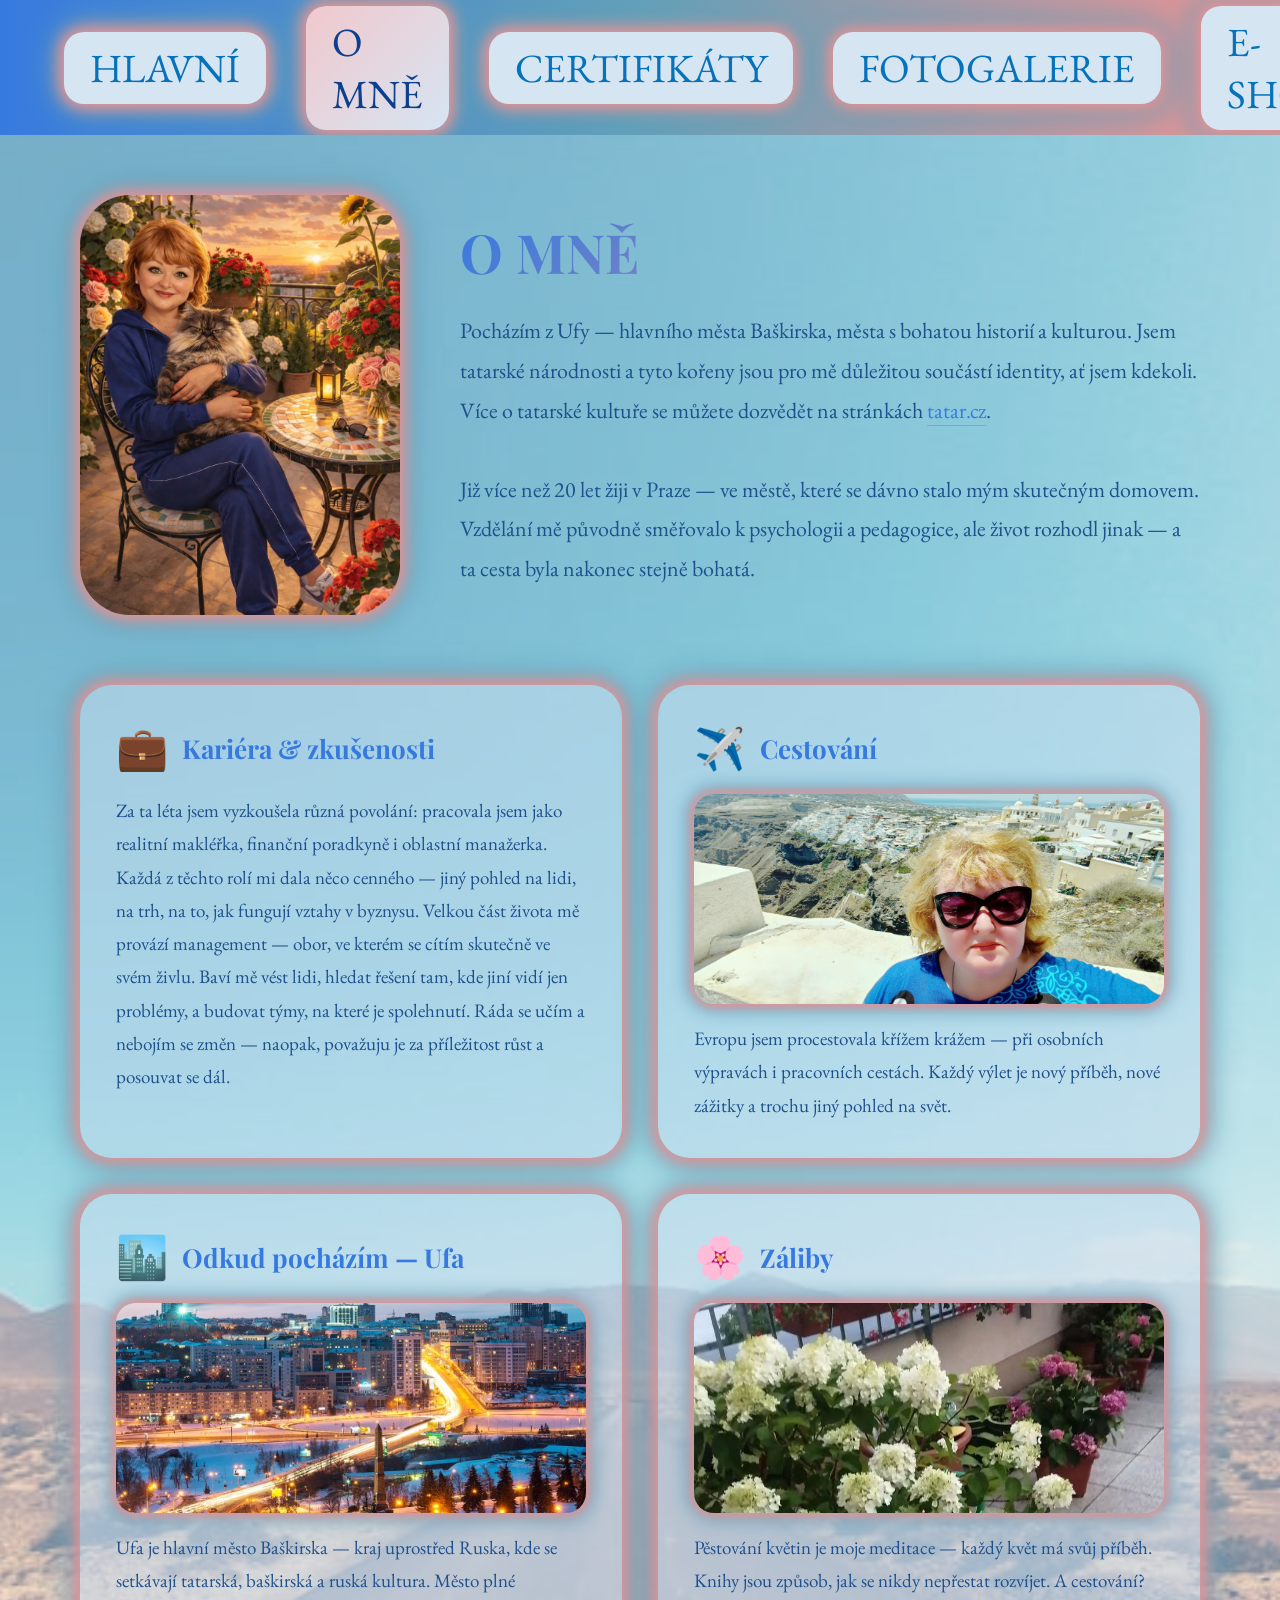
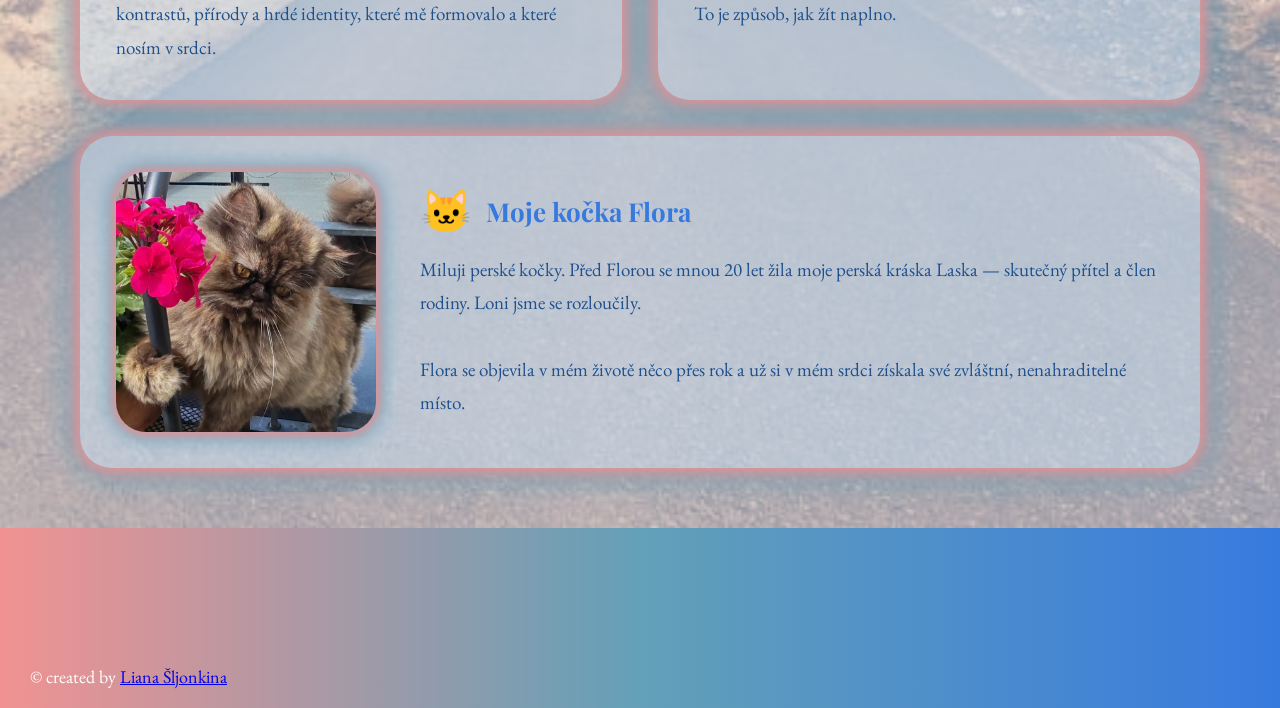
==== index1.html @ 6ebc60ea "update" ====
<!DOCTYPE html>
<html lang="cs">
<head>
    <meta charset="UTF-8">
    <meta name="viewport" content="width=device-width, initial-scale=1.0">
    <title>Liana Šljonkina — O mně</title>
    <link rel="stylesheet" href="style1.css">
    <link rel="preconnect" href="https://fonts.googleapis.com">
    <link rel="preconnect" href="https://fonts.gstatic.com" crossorigin>
    <link href="https://fonts.googleapis.com/css2?family=EB+Garamond:ital,wght@0,400..800;1,400..800&family=Playfair+Display:ital,wght@0,400..900;1,400..900&display=swap" rel="stylesheet">
</head>
<body>
    <header class="header">
        <nav class="nav">
        <ul>
            <li><a href="index.html">HLAVNÍ</a></li>
            <li><a href="index1.html" class="active">O MNĚ</a></li>
            <li><a href="index2.html">CERTIFIKÁTY</a></li>
            <li><a href="index3.html">FOTOGALERIE</a></li>
            <li><a href="#">E-SHOP</a></li>
            <li><a href="index5.html">KONTAKT</a></li>
        </ul>
        </nav>
    </header>

    <aside class="aside about-aside">
        <div class="about-wrapper">
            <div class="about-hero">
                <div class="foto-block">
                    <img src="asets/fotoj1.jpg" alt="Liana Šljonkina">
                </div>
                <div class="text-block">
                    <h1>O MNĚ</h1>
                    <p>
                        Pocházím z Ufy — hlavního města Baškirska, města s bohatou historií a kulturou.
                        Jsem tatarské národnosti a tyto kořeny jsou pro mě důležitou součástí identity,
                        ať jsem kdekoli. Více o tatarské kultuře se můžete dozvědět na stránkách
                        <a href="http://tatar.cz/" class="tatar-link" target="_blank">tatar.cz</a>.
                        <br><br>
                        Již více než 20 let žiji v Praze — ve městě, které se dávno stalo mým skutečným domovem.
                        Vzdělání mě původně směřovalo k psychologii a pedagogice, ale život rozhodl jinak
                        — a ta cesta byla nakonec stejně bohatá.
                    </p>
                </div>
            </div>

            <div class="about-sections">
                <div class="card">
                    <div class="card-header">
                        <span class="card-icon">💼</span>
                        <h2>Kariéra & zkušenosti</h2>
                    </div>
                    <p>Za ta léta jsem vyzkoušela různá povolání: pracovala jsem jako realitní makléřka,
                        finanční poradkyně i oblastní manažerka. Každá z těchto rolí mi dala něco cenného
                        — jiný pohled na lidi, na trh, na to, jak fungují vztahy v byznysu. Velkou část života
                        mě provází management — obor, ve kterém se cítím skutečně ve svém živlu. Baví mě vést lidi,
                        hledat řešení tam, kde jiní vidí jen problémy, a budovat týmy, na které je spolehnutí.
                        Ráda se učím a nebojím se změn — naopak, považuju je za příležitost růst a posouvat se dál.
                    </p>
                </div>

                <div class="card">
                    <div class="card-header">
                        <span class="card-icon">✈️</span>
                        <h2>Cestování</h2>
                    </div>
                    <img src="asets/fotoj3.jpg" alt="Cestování po Evropě">
                    <p>Evropu jsem procestovala křížem krážem — při osobních výpravách i pracovních cestách.
                        Každý výlet je nový příběh, nové zážitky a trochu jiný pohled na svět.</p>
                </div>

                <div class="card">
                    <div class="card-header">
                        <span class="card-icon">🏙️</span>
                        <h2>Odkud pocházím — Ufa</h2>
                    </div>
                    <img src="asets/fon2.3.jpg" alt="Ufa — hlavní město Baškirska">
                    <p>Ufa je hlavní město Baškirska — kraj uprostřed Ruska, kde se setkávají
                        tatarská, baškirská a ruská kultura. Město plné kontrastů, přírody a hrdé identity,
                        které mě formovalo a které nosím v srdci.</p>
                </div>

                <div class="card">
                    <div class="card-header">
                        <span class="card-icon">🌸</span>
                        <h2>Záliby</h2>
                    </div>
                    <img src="asets/kytky.jpg" alt="Moje květiny">
                    <p>Pěstování květin je moje meditace — každý květ má svůj příběh.
                        Knihy jsou způsob, jak se nikdy nepřestat rozvíjet. A cestování?
                        To je způsob, jak žít naplno.</p>
                </div>

                <div class="card wide">
                    <img src="asets/flora1.jpg" alt="Kočka Flora">
                    <div class="card-body">
                        <div class="card-header">
                            <span class="card-icon">🐱</span>
                            <h2>Moje kočka Flora</h2>
                        </div>
                        <p>Miluji perské kočky. Před Florou se mnou 20 let žila moje perská kráska Laska
                            — skutečný přítel a člen rodiny. Loni jsme se rozloučily.
                            <br><br>
                            Flora se objevila v mém životě něco přes rok a už si v mém srdci
                            získala své zvláštní, nenahraditelné místo.</p>
                    </div>
                </div>
            </div>
        </div>
    </aside>

    <footer class="footer">
     <div>© created by <a href="mailto:sljonkina@gmail.com">Liana Šljonkina</a></div>
    </footer>
</body>
</html>
---- style1.css ----
* {
    margin: 0;
    padding: 0;
    box-sizing: border-box;
}

body {
    min-height: 100vh;
    display: flex;
    flex-direction: column;
}

.header {
    width: 100%;
    height: 15vh;
    padding: 20px 40px;
    display: flex;
    align-items: center;
    background-image: linear-gradient(
        to right,
        rgb(55, 122, 223),
        rgb(99, 160, 184),
        rgb(241, 146, 146)
    );
}

.nav { width: 100%; }

.nav ul {
    list-style: none;
    display: flex;
    justify-content: space-evenly;
    align-items: center;
    gap: 40px;
    width: 100%;
    padding: 16px 24px;
    margin: 0;
}

.nav ul li { cursor: pointer; }

/* === КНОПКИ МЕНЮ (свечение как у фото) === */
.nav ul li a {
    display: inline-block;
    padding: 10px 26px;
    font-family: 'EB Garamond', serif;
    font-size: 40px;
    text-decoration: none;
    color: rgb(5, 114, 187);
    background: rgb(214, 229, 242);
    border: none;
    border-radius: 20px;
    box-shadow:
        0 0 15px 5px rgb(241, 146, 146),
        0 0 30px 10px rgb(99, 160, 184);
    transition: transform 0.3s ease;
}

.nav ul li a:hover {
    transform: scale(1.05);
}

/* текущая страница */
.nav ul li a.active {
    background: linear-gradient(135deg, rgb(241, 200, 205), rgb(214, 229, 242));
    color: rgb(13, 63, 143);
}

.footer {
    height: 20vh;
    display: flex;
    align-items: flex-end;
    justify-content: flex-start;
    padding: 20px 30px;
    font-size: 18px;
    color: white;
    font-family: "EB Garamond", serif;
    background-image: linear-gradient(
        to left,
        rgb(55, 122, 223),
        rgb(99, 160, 184),
        rgb(241, 146, 146)
    );
}

@media (max-width: 768px) {
    .header { height: auto; padding: 16px 20px; }
    .nav ul { flex-wrap: wrap; justify-content: center; gap: 20px; padding: 10px 16px; }
    .nav ul li a { font-size: 22px; padding: 8px 16px; }
}

/* ===== O MNĚ PAGE ===== */

.about-aside {
    display: block !important;
    align-items: unset !important;
    flex: 1;
    background-color: rgba(198, 220, 238, 0.7);
    background-image: url(asets/put5.jpeg);
    background-size: cover;
    background-position: center;
    background-repeat: no-repeat;
    background-blend-mode: overlay;
}

.about-wrapper {
    max-width: 1200px;
    margin: 0 auto;
    padding: 60px 40px;
    font-family: "EB Garamond", serif;
}

.about-hero {
    display: flex;
    align-items: center;
    gap: 60px;
    margin-bottom: 70px;
    animation: fadeUp 0.8s ease both;
}

.about-hero .foto-block img {
    width: 320px;
    height: 420px;
    border-radius: 50px;
    object-fit: cover;
    display: block;
    box-shadow:
        0 0 15px 5px rgb(241, 146, 146),
        0 0 30px 10px rgb(99, 160, 184);
    transition: transform 0.35s ease;
}

.about-hero .foto-block img:hover { transform: scale(1.03); }

.about-hero h1 {
    font-family: 'Playfair Display', serif;
    font-size: 54px;
    font-weight: 700;
    line-height: 1.15;
    margin-bottom: 28px;
    background: linear-gradient(135deg, rgb(55, 122, 223), rgb(241, 146, 146));
    -webkit-background-clip: text;
    -webkit-text-fill-color: transparent;
    background-clip: text;
}

.about-hero p {
    font-size: 22px;
    line-height: 1.8;
    color: rgb(30, 80, 140);
}

.about-sections {
    display: grid;
    grid-template-columns: 1fr 1fr;
    gap: 36px;
}

.card {
    background: rgba(198, 220, 238, 0.55);
    border-radius: 32px;
    padding: 36px;
    display: flex;
    flex-direction: column;
    gap: 18px;
    box-shadow:
        0 0 15px 5px rgb(241, 146, 146),
        0 0 30px 10px rgb(99, 160, 184);
    transition: transform 0.28s ease, box-shadow 0.28s ease;
    animation: fadeUp 0.8s ease both;
}

.card:hover {
    transform: translateY(-5px);
    box-shadow:
        0 0 20px 8px rgb(241, 146, 146),
        0 0 40px 15px rgb(99, 160, 184);
}

.card:nth-child(1) { animation-delay: 0.1s; }
.card:nth-child(2) { animation-delay: 0.2s; }
.card:nth-child(3) { animation-delay: 0.3s; }
.card:nth-child(4) { animation-delay: 0.4s; }
.card:nth-child(5) { animation-delay: 0.5s; }

.card-header { display: flex; align-items: center; gap: 14px; }
.card-icon { font-size: 42px; }

.card h2 {
    font-family: 'Playfair Display', serif;
    font-size: 26px;
    color: rgb(55, 122, 223);
}

.card p {
    font-size: 19px;
    line-height: 1.75;
    color: rgb(30, 80, 140);
}

.card img {
    width: 100%;
    height: 210px;
    object-fit: cover;
    border-radius: 20px;
    box-shadow:
        0 0 10px 3px rgb(241, 146, 146),
        0 0 20px 6px rgb(99, 160, 184);
}

.card.wide {
    grid-column: 1 / -1;
    flex-direction: row;
    align-items: center;
    gap: 44px;
}

.card.wide img { width: 260px; height: 260px; flex-shrink: 0; border-radius: 30px; }

.card.wide .card-body {
    flex: 1;
    display: flex;
    flex-direction: column;
    gap: 14px;
}

a.tatar-link {
    color: rgb(55, 122, 223);
    text-decoration: none;
    border-bottom: 1px solid rgba(55, 122, 223, 0.35);
    transition: color 0.2s, border-color 0.2s;
}
a.tatar-link:hover { color: rgb(200, 80, 120); border-color: rgb(200, 80, 120); }

@keyframes fadeUp {
    from { opacity: 0; transform: translateY(28px); }
    to   { opacity: 1; transform: translateY(0); }
}

@media (max-width: 768px) {
    .about-wrapper { padding: 30px 20px; }
    .about-hero { flex-direction: column; text-align: center; }
    .about-hero .foto-block img { width: 240px; height: 300px; }
    .about-hero h1 { font-size: 34px; }
    .about-hero p { font-size: 18px; }
    .about-sections { grid-template-columns: 1fr; }
    .card.wide { flex-direction: column; }
    .card.wide img { width: 100%; height: 220px; }
}
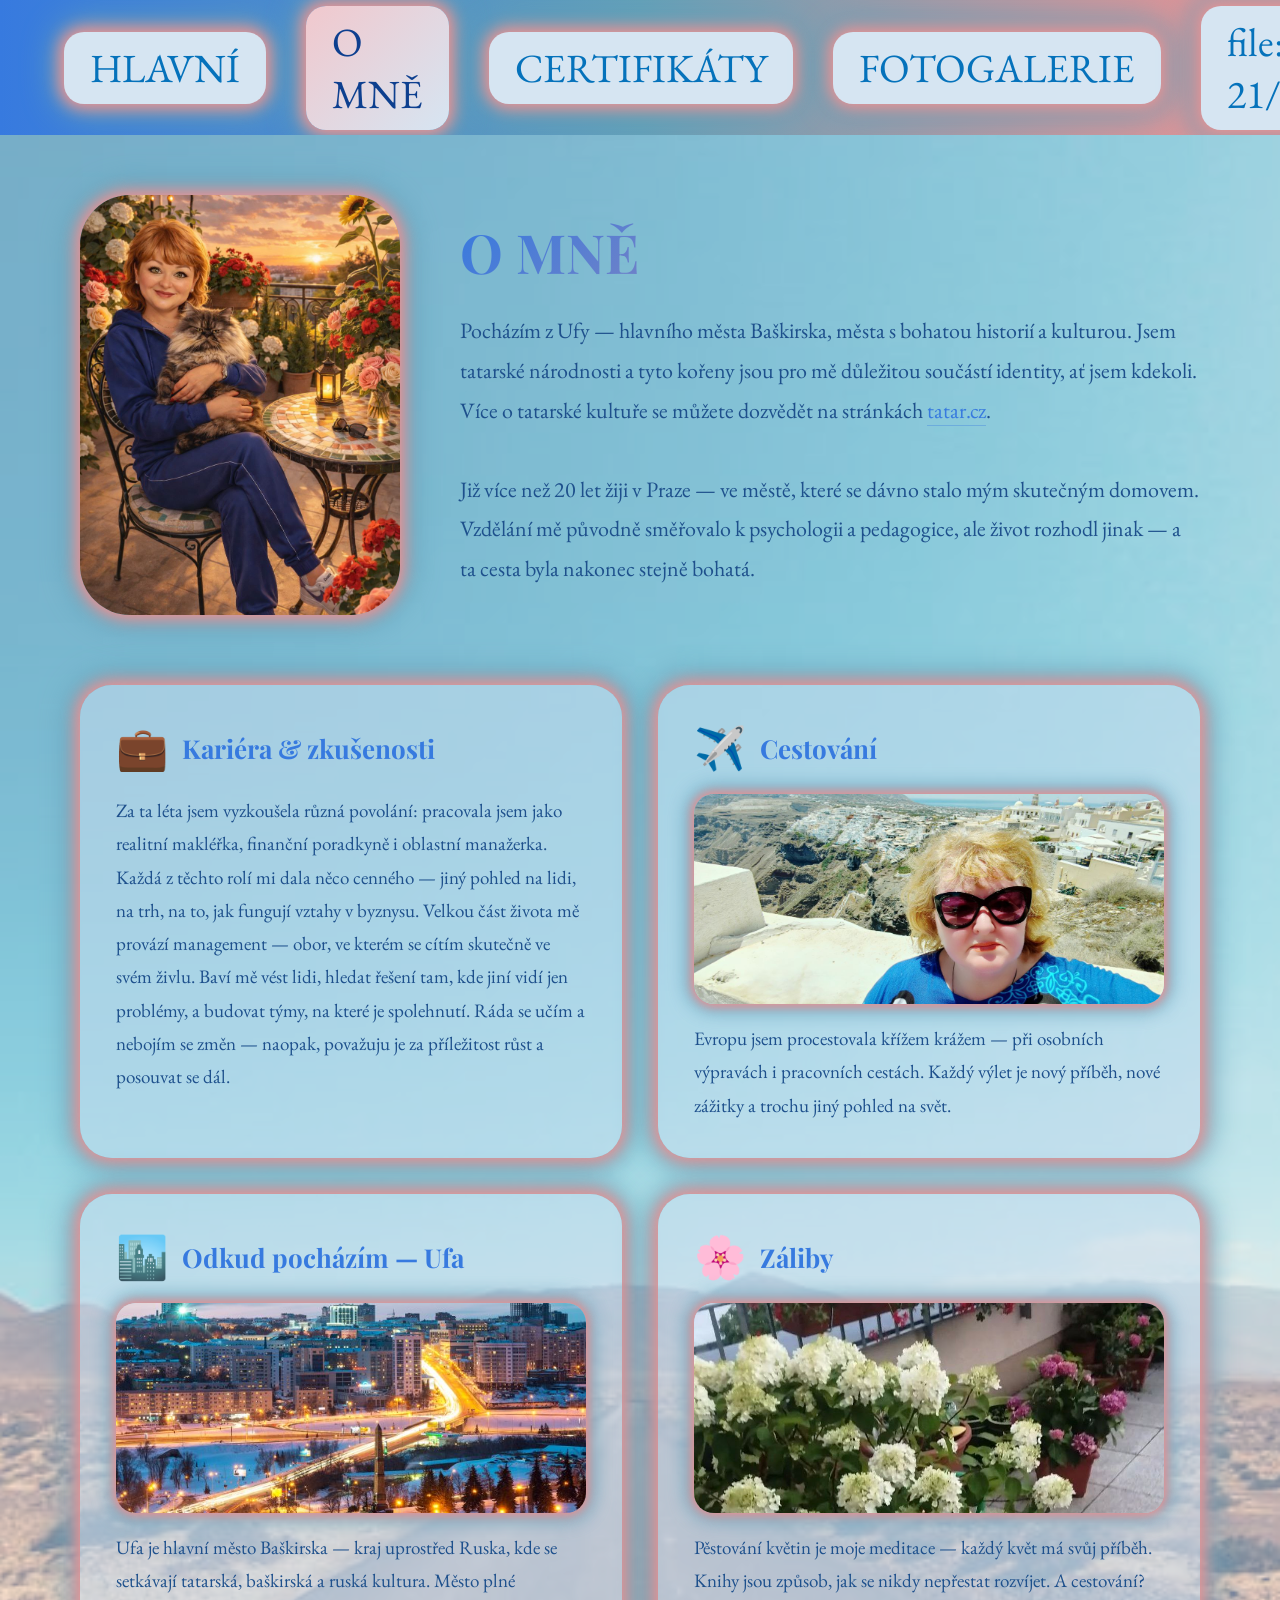
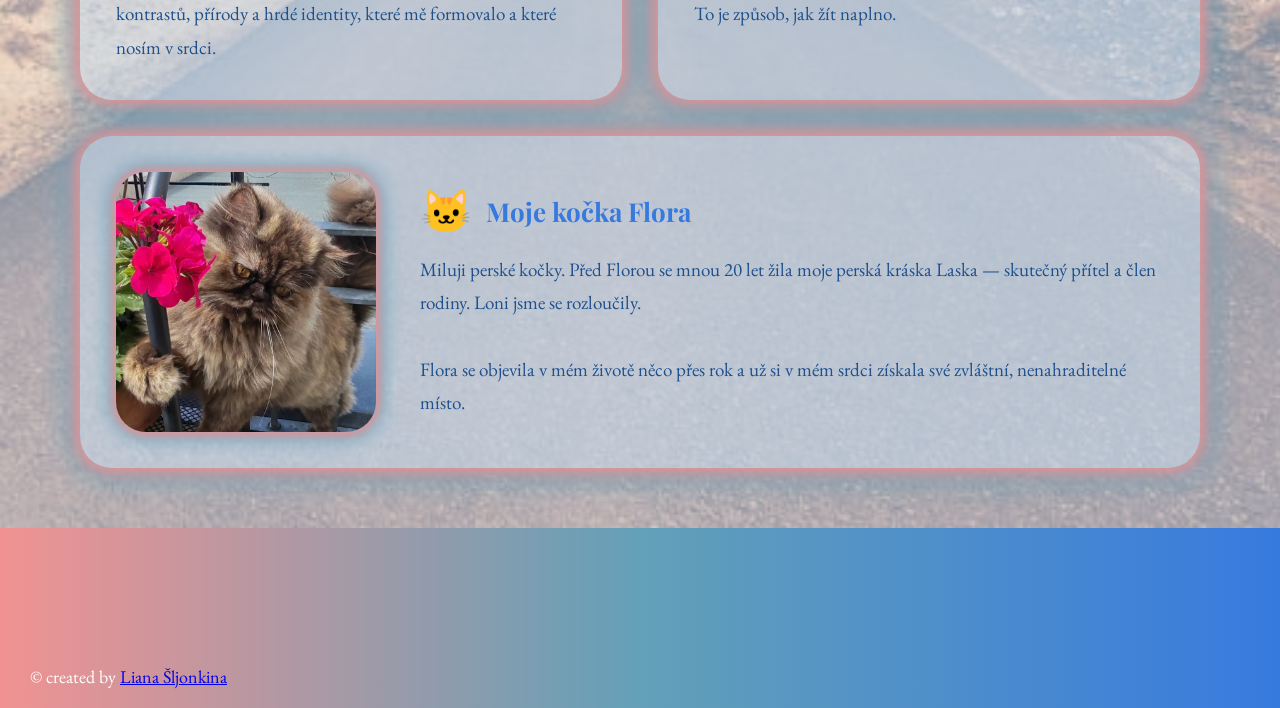
==== commit 48a929bb: "update" ====
--- a/index1.html
+++ b/index1.html
@@ -17,7 +17,8 @@
             <li><a href="index1.html" class="active">O MNĚ</a></li>
             <li><a href="index2.html">CERTIFIKÁTY</a></li>
             <li><a href="index3.html">FOTOGALERIE</a></li>
-            <li><a href="#">E-SHOP</a></li>
+            <li><a href="">file:///C:/Users/sljon/OneDrive/Plocha/RPO-21/ZaverProjekt/HTML_ZP/index4.html</a></li>
+            <li><a href="">E-SHOP</a></li>
             <li><a href="index5.html">KONTAKT</a></li>
         </ul>
         </nav>
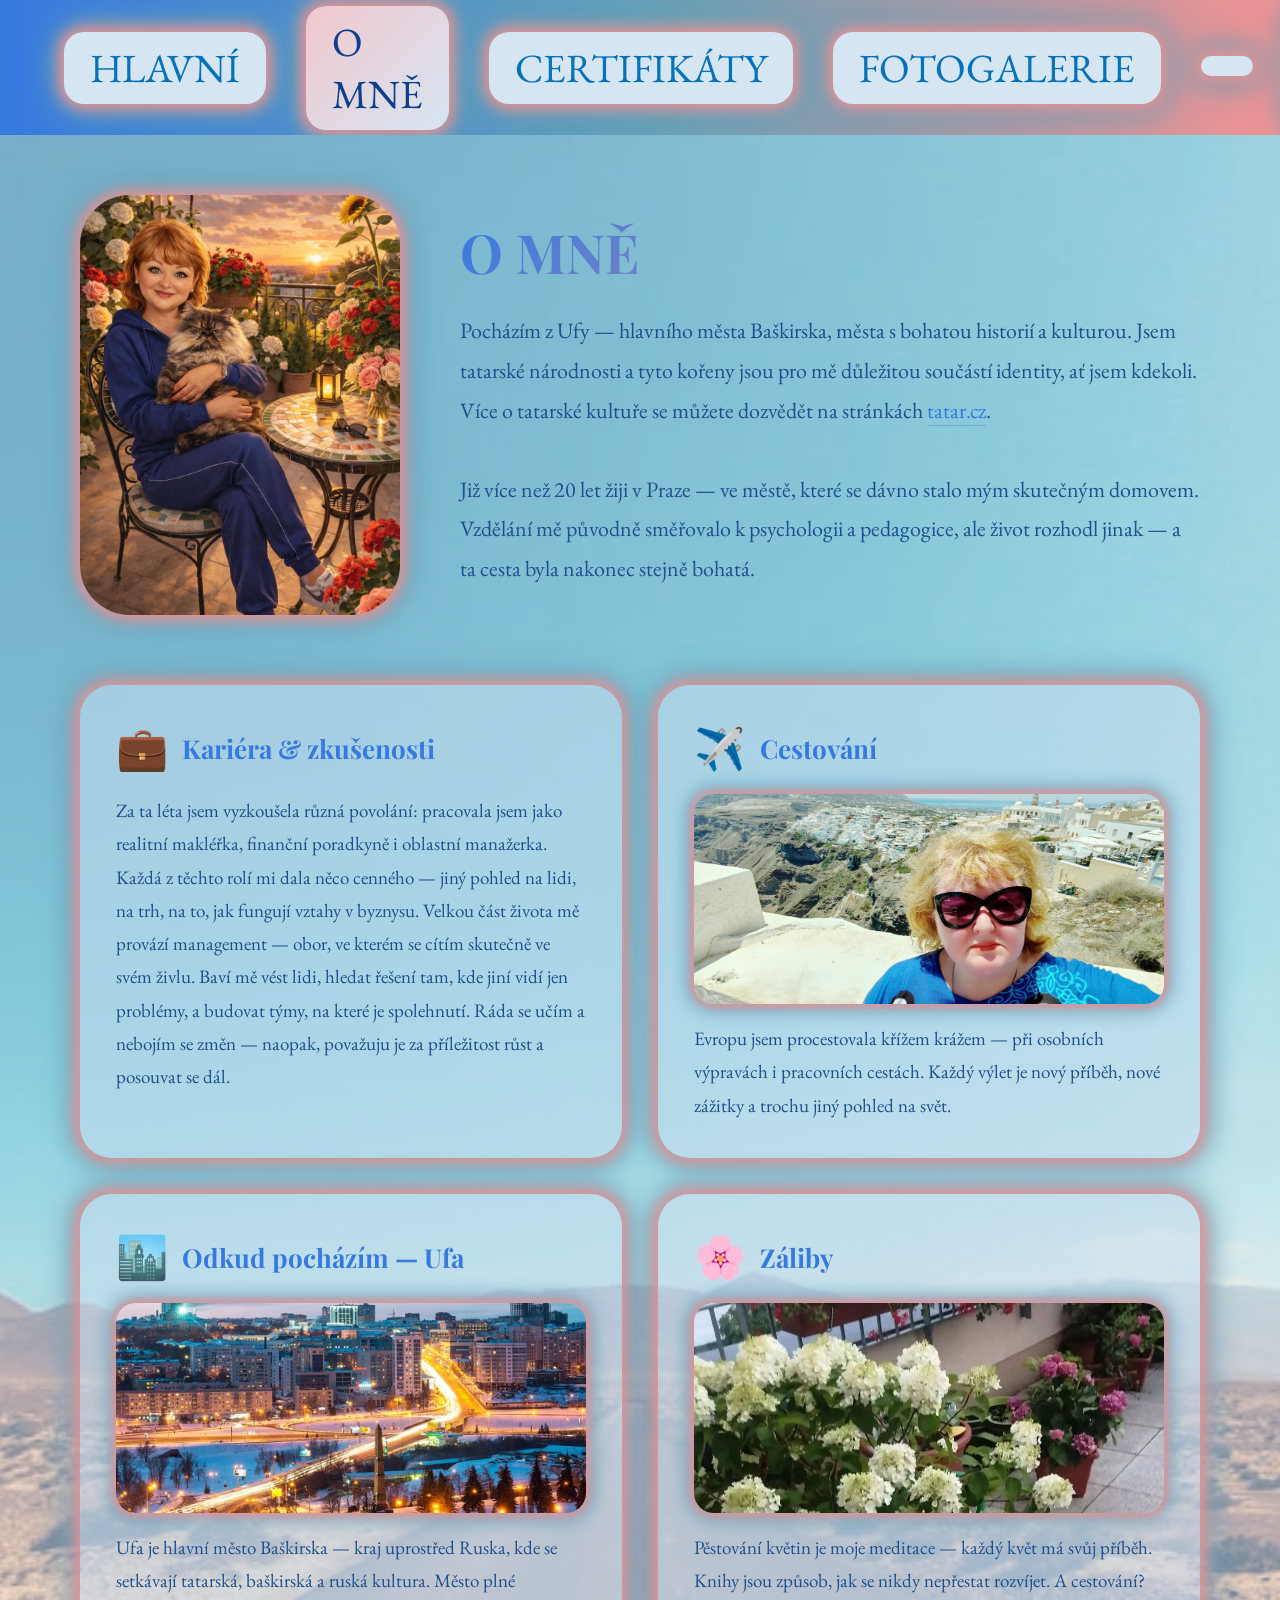
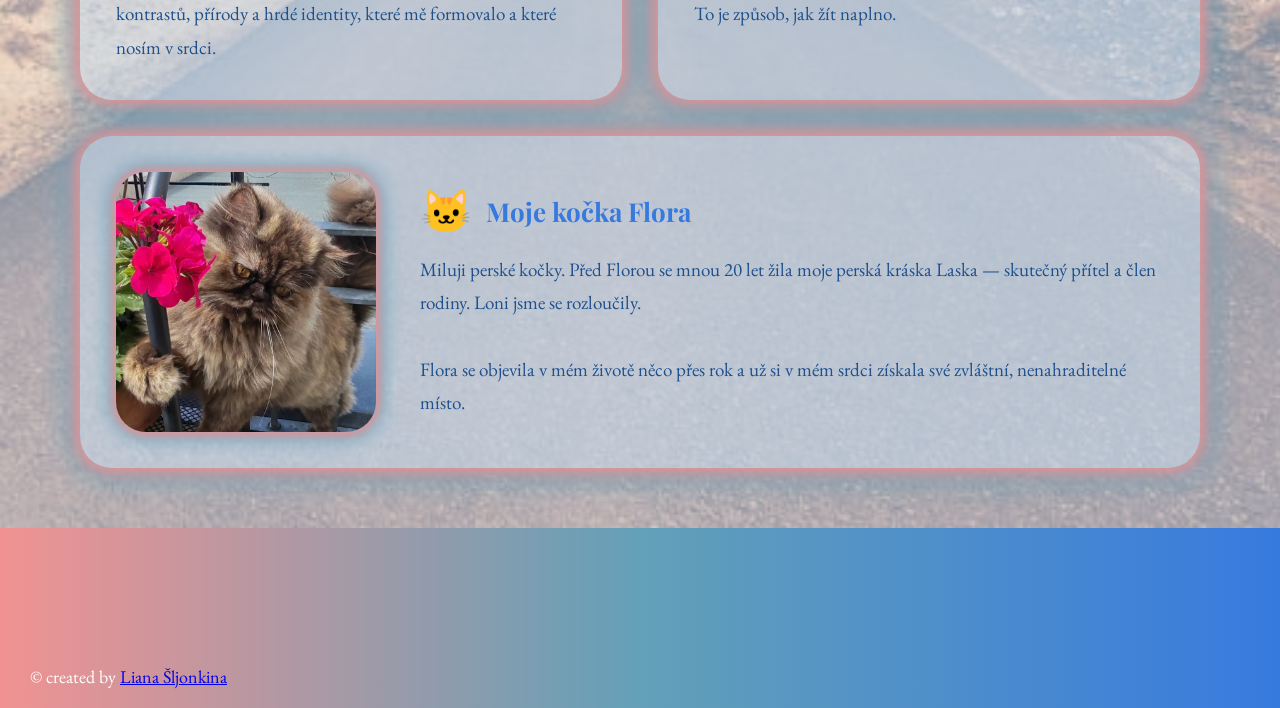
==== commit 7b9285e8: "update" ====
--- a/index1.html
+++ b/index1.html
@@ -17,7 +17,7 @@
             <li><a href="index1.html" class="active">O MNĚ</a></li>
             <li><a href="index2.html">CERTIFIKÁTY</a></li>
             <li><a href="index3.html">FOTOGALERIE</a></li>
-            <li><a href="">file:///C:/Users/sljon/OneDrive/Plocha/RPO-21/ZaverProjekt/HTML_ZP/index4.html</a></li>
+            <li><a href=""></a></li>
             <li><a href="">E-SHOP</a></li>
             <li><a href="index5.html">KONTAKT</a></li>
         </ul>
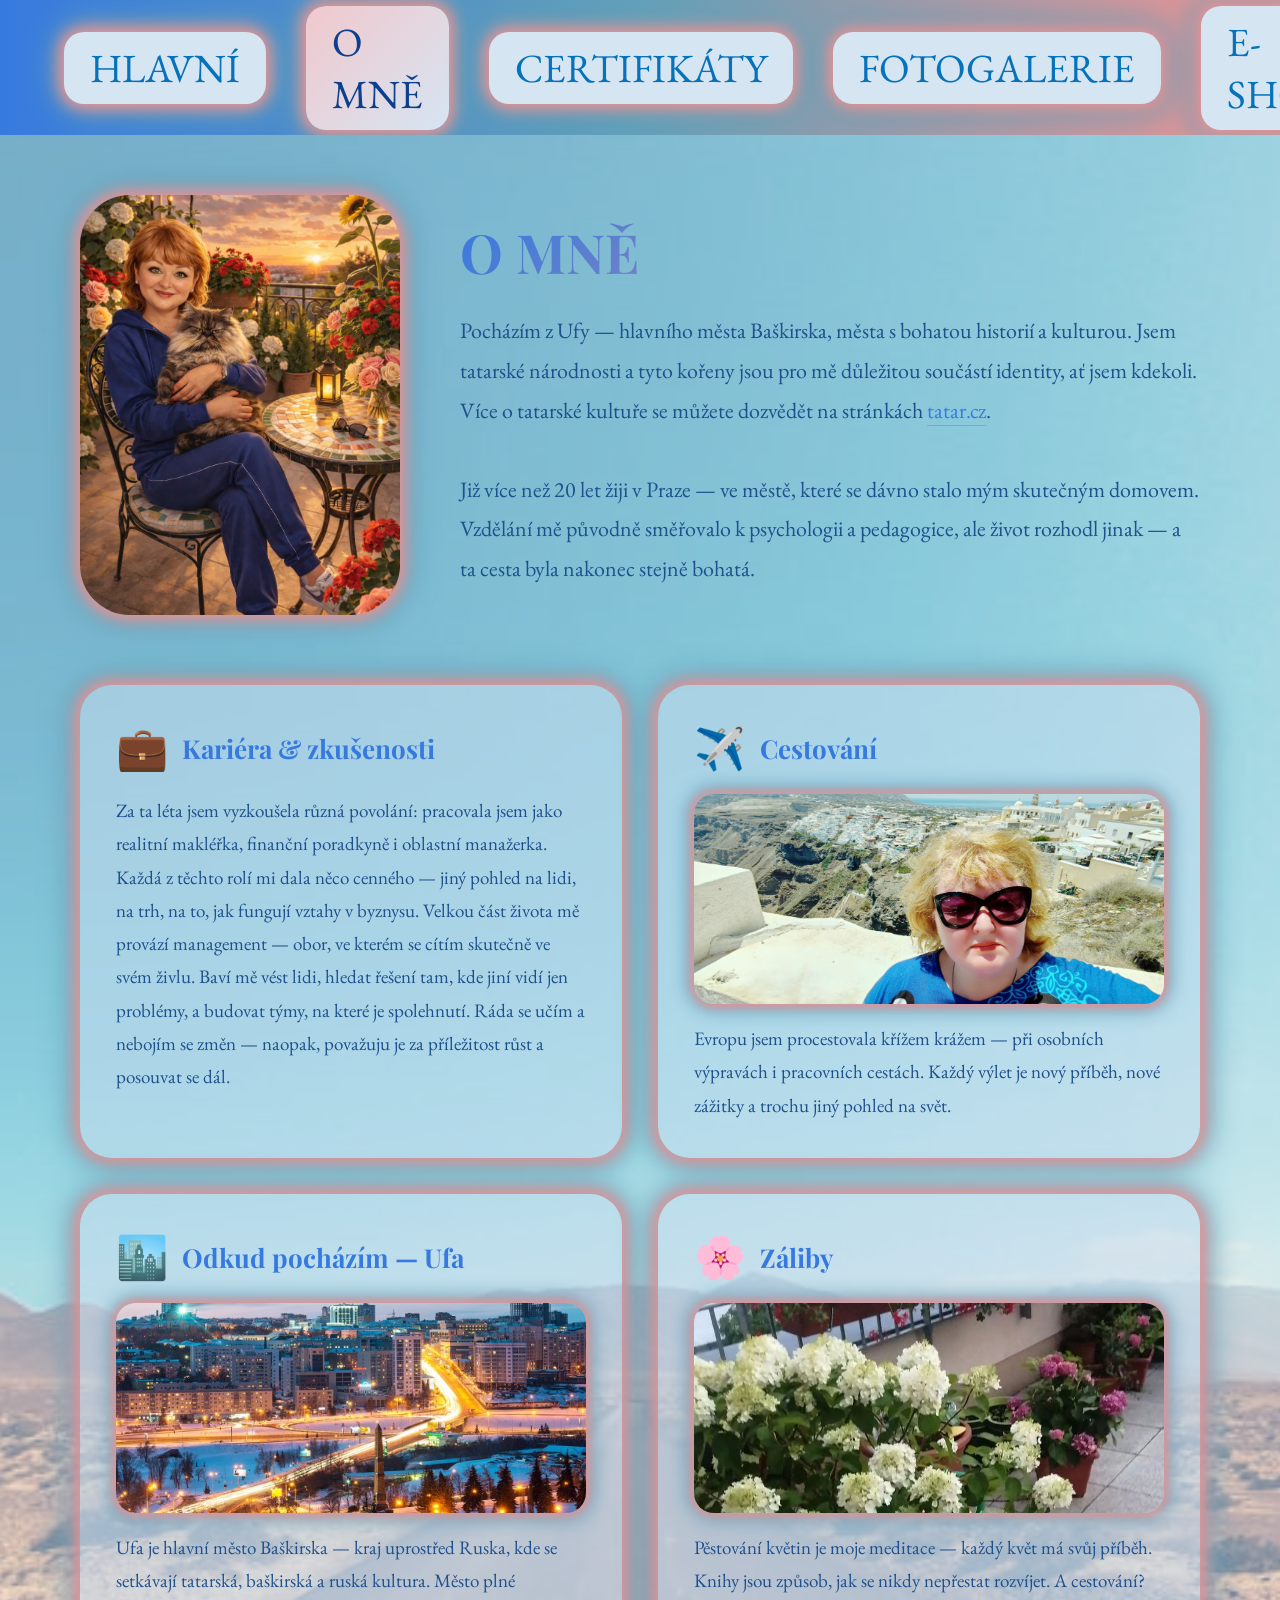
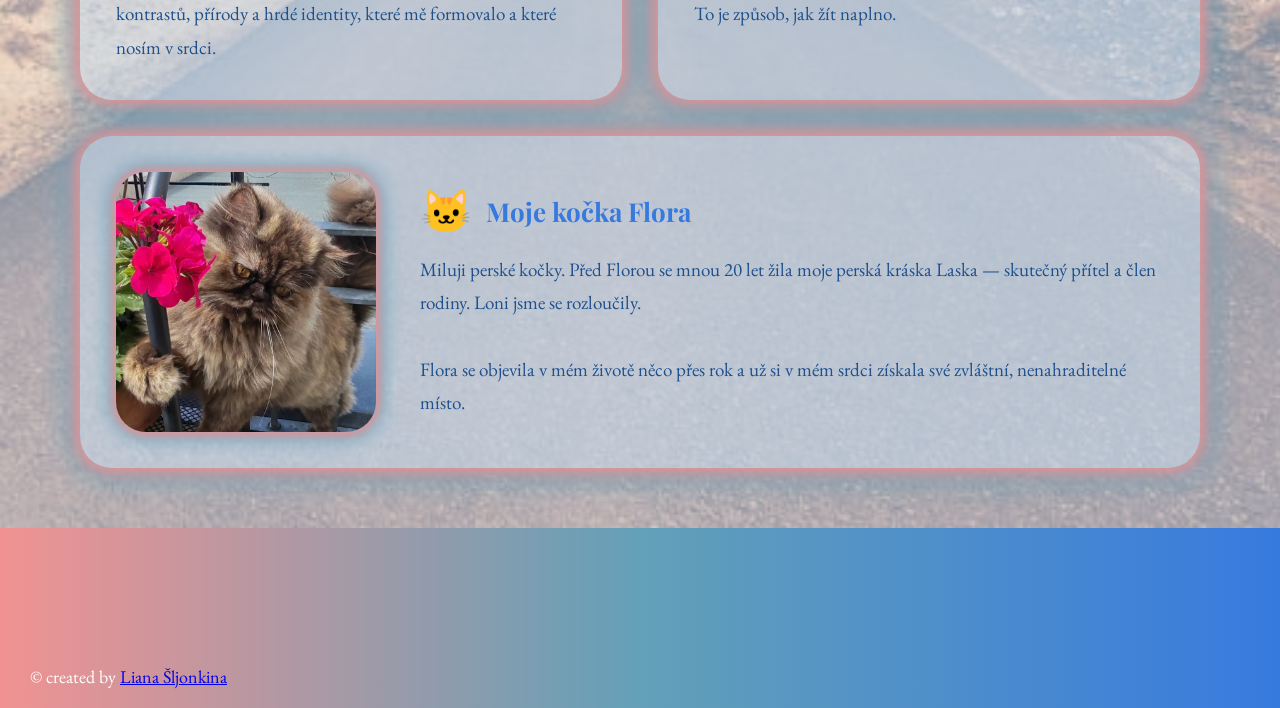
==== commit 808a426f: "update" ====
--- a/index1.html
+++ b/index1.html
@@ -17,7 +17,6 @@
             <li><a href="index1.html" class="active">O MNĚ</a></li>
             <li><a href="index2.html">CERTIFIKÁTY</a></li>
             <li><a href="index3.html">FOTOGALERIE</a></li>
-            <li><a href=""></a></li>
             <li><a href="">E-SHOP</a></li>
             <li><a href="index5.html">KONTAKT</a></li>
         </ul>
